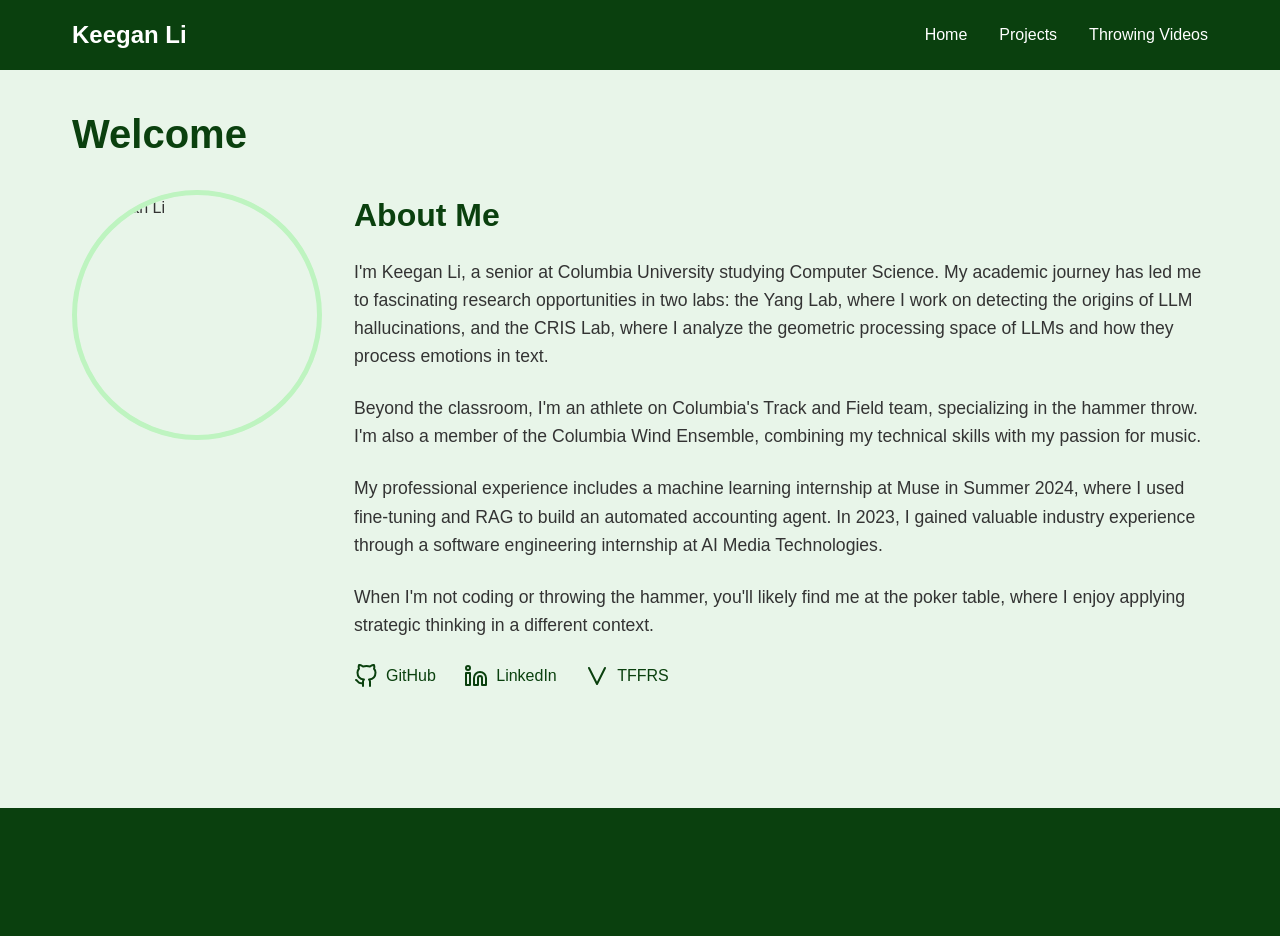
==== index.html @ 34dee55e "first commit" ====
<!DOCTYPE html>
<html lang="en">
<head>
    <meta charset="UTF-8">
    <meta name="viewport" content="width=device-width, initial-scale=1.0">
    <title>Keegan Li - Home</title>
    <link rel="stylesheet" href="css/styles.css">
</head>
<body>
    <!-- Navigation -->
    <nav>
        <div class="navbar">
            <a href="index.html" class="logo">Keegan Li</a>
            <ul class="nav-links">
                <li><a href="index.html">Home</a></li>
                <li><a href="projects.html">Projects</a></li>
                <li><a href="videos.html">Throwing Videos</a></li>
            </ul>
        </div>
    </nav>
    
    <!-- Home Section -->
    <section class="container">
        <h1>Welcome</h1>
        <div class="profile">
            <img src="data/Profile Photo.jpg" alt="Keegan Li" class="profile-img">
            <div class="bio">
                <h2>About Me</h2>
                <p>
                    I'm Keegan Li, a senior at Columbia University studying Computer Science. My academic journey has led me to fascinating research opportunities in two labs: the Yang Lab, where I work on detecting the origins of LLM hallucinations, and the CRIS Lab, where I analyze the geometric processing space of LLMs and how they process emotions in text.
                </p>
                <p>
                    Beyond the classroom, I'm an athlete on Columbia's Track and Field team, specializing in the hammer throw. I'm also a member of the Columbia Wind Ensemble, combining my technical skills with my passion for music.
                </p>
                <p>
                    My professional experience includes a machine learning internship at Muse in Summer 2024, where I used fine-tuning and RAG to build an automated accounting agent. In 2023, I gained valuable industry experience through a software engineering internship at AI Media Technologies.
                </p>
                <p>
                    When I'm not coding or throwing the hammer, you'll likely find me at the poker table, where I enjoy applying strategic thinking in a different context.
                </p>
                <div class="social-links">
                    <a href="https://github.com/Keegan-L" target="_blank">
                        <svg xmlns="http://www.w3.org/2000/svg" width="24" height="24" viewBox="0 0 24 24" fill="none" stroke="currentColor" stroke-width="2" stroke-linecap="round" stroke-linejoin="round">
                            <path d="M9 19c-5 1.5-5-2.5-7-3m14 6v-3.87a3.37 3.37 0 0 0-.94-2.61c3.14-.35 6.44-1.54 6.44-7A5.44 5.44 0 0 0 20 4.77 5.07 5.07 0 0 0 19.91 1S18.73.65 16 2.48a13.38 13.38 0 0 0-7 0C6.27.65 5.09 1 5.09 1A5.07 5.07 0 0 0 5 4.77a5.44 5.44 0 0 0-1.5 3.78c0 5.42 3.3 6.61 6.44 7A3.37 3.37 0 0 0 9 18.13V22"></path>
                        </svg>
                        GitHub
                    </a>
                    <a href="https://www.linkedin.com/in/keegan-li-0666771a3/" target="_blank">
                        <svg xmlns="http://www.w3.org/2000/svg" width="24" height="24" viewBox="0 0 24 24" fill="none" stroke="currentColor" stroke-width="2" stroke-linecap="round" stroke-linejoin="round">
                            <path d="M16 8a6 6 0 0 1 6 6v7h-4v-7a2 2 0 0 0-2-2 2 2 0 0 0-2 2v7h-4v-7a6 6 0 0 1 6-6z"></path>
                            <rect x="2" y="9" width="4" height="12"></rect>
                            <circle cx="4" cy="4" r="2"></circle>
                        </svg>
                        LinkedIn
                    </a>
                    <a href="https://www.tfrrs.org/athletes/7981893/Columbia/Keegan_Li.html" target="_blank">
                        <svg xmlns="http://www.w3.org/2000/svg" width="24" height="24" viewBox="0 0 24 24" fill="none" stroke="currentColor" stroke-width="2" stroke-linecap="round" stroke-linejoin="round">
                            <path d="M20 4l-8 16L4 4"></path>
                        </svg>
                        TFFRS
                    </a>
                </div>
            </div>
        </div>
    </section>
    
    <!-- Footer -->
    <footer>
        <div class="container">
        </div>
    </footer>
</body>
</html>
---- css/styles.css ----
/* Global Styles */
:root {
    --light-green: #e8f5e9; /* Lighter green */
    --medium-green: #bef4c0;
    --dark-green: #0a400e; /* Darker green */
    --text-dark: #333;
    --text-light: #fff;
}

* {
    margin: 0;
    padding: 0;
    box-sizing: border-box;
    font-family: 'Segoe UI', Tahoma, Geneva, Verdana, sans-serif;
}

body {
    background-color: var(--light-green);
    color: var(--text-dark);
    line-height: 1.6;
}

.container {
    max-width: 1200px;
    margin: 0 auto;
    padding: 2rem;
}

/* Navbar Styles */
nav {
    background-color: var(--dark-green);
    padding: 1rem 0;
    position: sticky;
    top: 0;
    z-index: 100;
}

.navbar {
    display: flex;
    justify-content: space-between;
    align-items: center;
    max-width: 1200px;
    margin: 0 auto;
    padding: 0 2rem;
}

.logo {
    font-size: 1.5rem;
    font-weight: bold;
    color: var(--text-light);
    text-decoration: none;
}

.nav-links {
    display: flex;
    list-style: none;
}

.nav-links li {
    margin-left: 2rem;
}

.nav-links a {
    color: var(--text-light);
    text-decoration: none;
    font-weight: 500;
    transition: color 0.3s;
}

.nav-links a:hover {
    color: var(--medium-green);
}

/* Section Styles */
section {
    padding: 3rem 0;
}

h1 {
    font-size: 2.5rem;
    margin-bottom: 1.5rem;
    color: var(--dark-green);
}

h2 {
    font-size: 2rem;
    margin-bottom: 1rem;
    color: var(--dark-green);
}

p {
    margin-bottom: 1.5rem;
    font-size: 1.1rem;
}

/* Home Page Styles */
.profile {
    display: flex;
    align-items: flex-start;
    gap: 2rem;
    margin-bottom: 2rem;
}

.profile-img {
    width: 250px;
    height: 250px;
    border-radius: 50%;
    object-fit: cover;
    border: 5px solid var(--medium-green);
}

.bio {
    flex: 1;
}

.social-links {
    margin-top: 1.5rem;
}

.social-links a {
    display: inline-flex;
    align-items: center;
    margin-right: 1.5rem;
    text-decoration: none;
    color: var(--dark-green);
    font-weight: 500;
}

.social-links a:hover {
    text-decoration: underline;
}

.social-links svg {
    margin-right: 0.5rem;
}

/* Projects Page Styles */
.projects-grid {
    display: grid;
    grid-template-columns: repeat(auto-fill, minmax(300px, 1fr));
    gap: 2rem;
}

.project-card {
    background-color: white;
    border-radius: 10px;
    overflow: hidden;
    box-shadow: 0 4px 8px rgba(0, 0, 0, 0.1);
    transition: transform 0.3s;
}

.project-card:hover {
    transform: translateY(-5px);
}

.project-img {
    width: 100%;
    height: 200px;
    object-fit: cover;
}

.project-content {
    padding: 1.5rem;
}

.project-content h3 {
    font-size: 1.3rem;
    margin-bottom: 0.5rem;
    color: var(--dark-green);
}

/* Videos Page Styles */
.videos-grid {
    display: grid;
    grid-template-columns: repeat(auto-fill, minmax(400px, 1fr));
    gap: 2rem;
}

.video-card {
    background-color: white;
    border-radius: 10px;
    overflow: hidden;
    box-shadow: 0 4px 8px rgba(0, 0, 0, 0.1);
}

.video-container {
    position: relative;
    padding-bottom: 56.25%; /* 16:9 aspect ratio */
    height: 0;
    overflow: hidden;
}

.video-container iframe {
    position: absolute;
    top: 0;
    left: 0;
    width: 100%;
    height: 100%;
    border: none;
}

.video-content {
    padding: 1.5rem;
}

.video-content h3 {
    font-size: 1.3rem;
    margin-bottom: 0.5rem;
    color: var(--dark-green);
}

/* Footer Styles */
footer {
    background-color: var(--dark-green);
    color: var(--text-light);
    text-align: center;
    padding: 2rem 0;
    margin-top: 3rem;
}

/* Responsive Styles */
@media (max-width: 768px) {
    .profile {
        flex-direction: column;
        align-items: center;
        text-align: center;
    }
    
    .navbar {
        flex-direction: column;
        padding: 1rem;
    }
    
    .nav-links {
        margin-top: 1rem;
    }
    
    .nav-links li {
        margin: 0 0.5rem;
    }
}
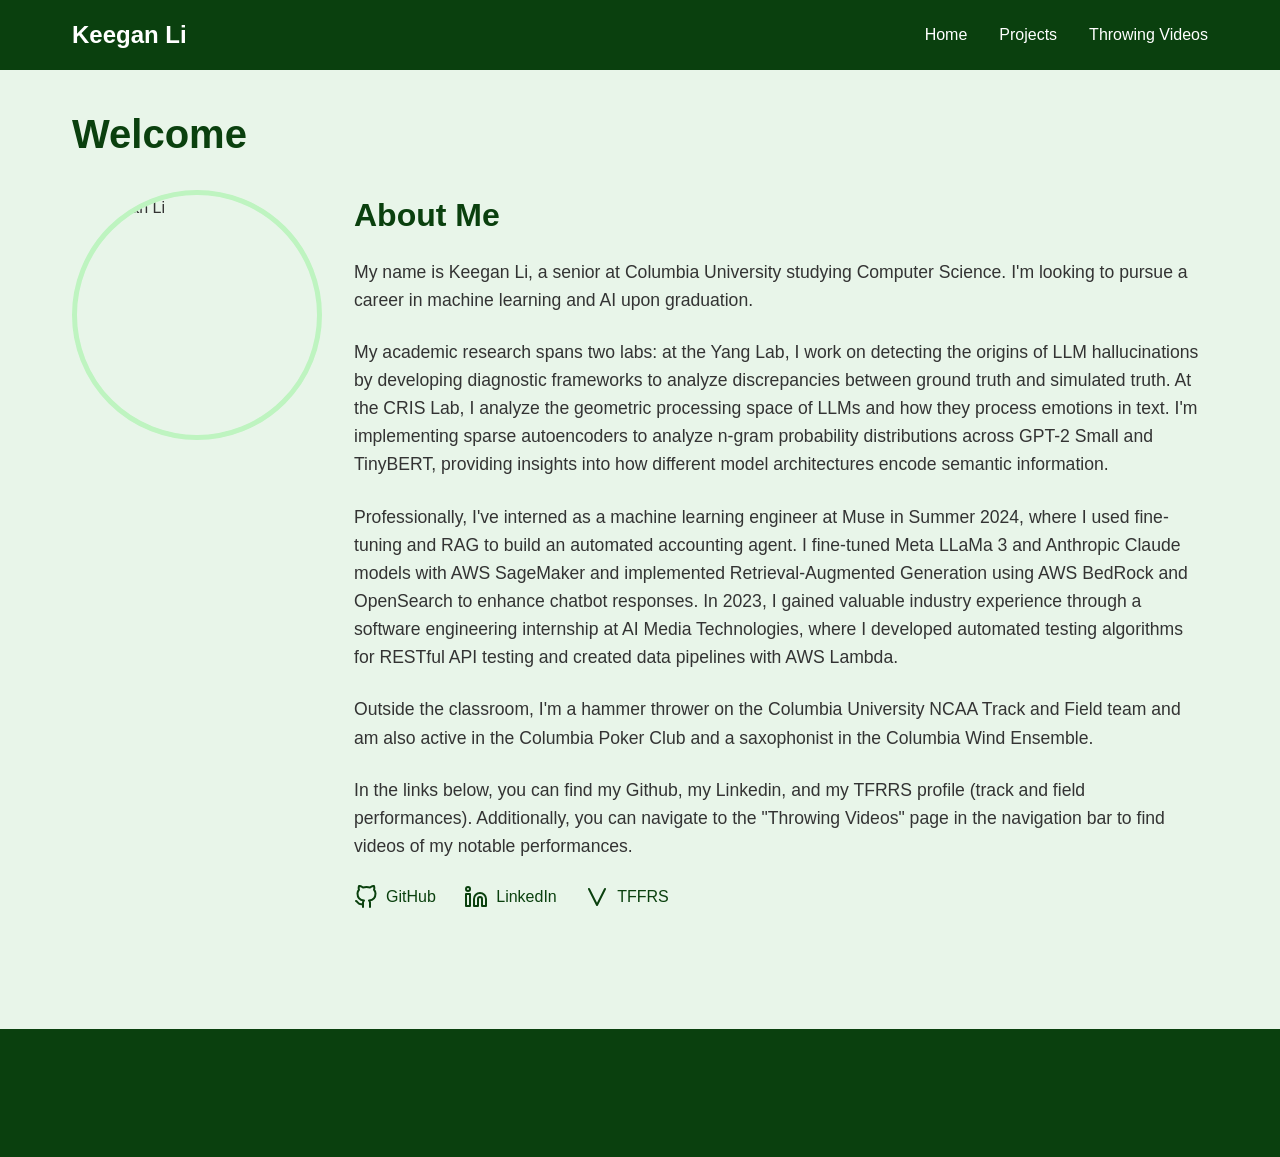
==== commit f114e80b: "with data" ====
--- a/index.html
+++ b/index.html
@@ -27,16 +27,18 @@
             <div class="bio">
                 <h2>About Me</h2>
                 <p>
-                    I'm Keegan Li, a senior at Columbia University studying Computer Science. My academic journey has led me to fascinating research opportunities in two labs: the Yang Lab, where I work on detecting the origins of LLM hallucinations, and the CRIS Lab, where I analyze the geometric processing space of LLMs and how they process emotions in text.
+                    My name is Keegan Li, a senior at Columbia University studying Computer Science. I'm looking to pursue a career in machine learning and AI upon graduation.
                 </p>
                 <p>
-                    Beyond the classroom, I'm an athlete on Columbia's Track and Field team, specializing in the hammer throw. I'm also a member of the Columbia Wind Ensemble, combining my technical skills with my passion for music.
+                    My academic research spans two labs: at the Yang Lab, I work on detecting the origins of LLM hallucinations by developing diagnostic frameworks to analyze discrepancies between ground truth and simulated truth. At the CRIS Lab, I analyze the geometric processing space of LLMs and how they process emotions in text. I'm implementing sparse autoencoders to analyze n-gram probability distributions across GPT-2 Small and TinyBERT, providing insights into how different model architectures encode semantic information.
                 </p>
                 <p>
-                    My professional experience includes a machine learning internship at Muse in Summer 2024, where I used fine-tuning and RAG to build an automated accounting agent. In 2023, I gained valuable industry experience through a software engineering internship at AI Media Technologies.
+                    Professionally, I've interned as a machine learning engineer at Muse in Summer 2024, where I used fine-tuning and RAG to build an automated accounting agent. I fine-tuned Meta LLaMa 3 and Anthropic Claude models with AWS SageMaker and implemented Retrieval-Augmented Generation using AWS BedRock and OpenSearch to enhance chatbot responses. In 2023, I gained valuable industry experience through a software engineering internship at AI Media Technologies, where I developed automated testing algorithms for RESTful API testing and created data pipelines with AWS Lambda.
+                <p>
+                    Outside the classroom, I'm a hammer thrower on the Columbia University NCAA Track and Field team and am also active in the Columbia Poker Club and a saxophonist in the Columbia Wind Ensemble.
                 </p>
                 <p>
-                    When I'm not coding or throwing the hammer, you'll likely find me at the poker table, where I enjoy applying strategic thinking in a different context.
+                    In the links below, you can find my Github, my Linkedin, and my TFRRS profile (track and field performances). Additionally, you can navigate to the "Throwing Videos" page in the navigation bar to find videos of my notable performances.
                 </p>
                 <div class="social-links">
                     <a href="https://github.com/Keegan-L" target="_blank">
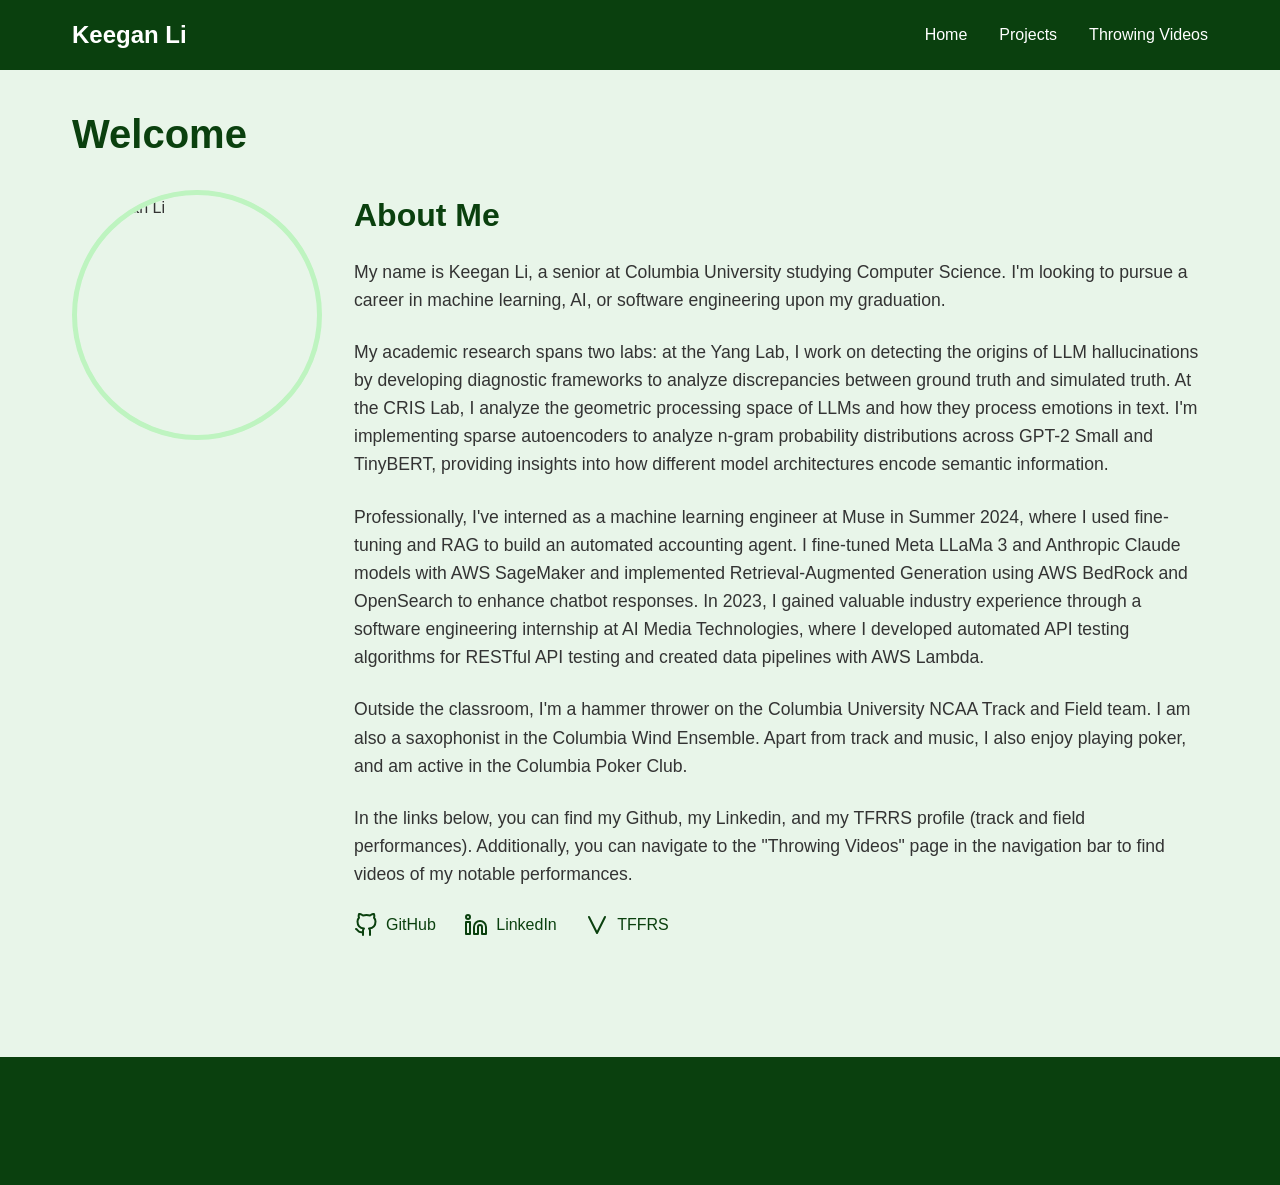
==== commit cb30b57d: "massive changes" ====
--- a/index.html
+++ b/index.html
@@ -27,15 +27,15 @@
             <div class="bio">
                 <h2>About Me</h2>
                 <p>
-                    My name is Keegan Li, a senior at Columbia University studying Computer Science. I'm looking to pursue a career in machine learning and AI upon graduation.
+                    My name is Keegan Li, a senior at Columbia University studying Computer Science. I'm looking to pursue a career in machine learning, AI, or software engineering upon my graduation.
                 </p>
                 <p>
                     My academic research spans two labs: at the Yang Lab, I work on detecting the origins of LLM hallucinations by developing diagnostic frameworks to analyze discrepancies between ground truth and simulated truth. At the CRIS Lab, I analyze the geometric processing space of LLMs and how they process emotions in text. I'm implementing sparse autoencoders to analyze n-gram probability distributions across GPT-2 Small and TinyBERT, providing insights into how different model architectures encode semantic information.
                 </p>
                 <p>
-                    Professionally, I've interned as a machine learning engineer at Muse in Summer 2024, where I used fine-tuning and RAG to build an automated accounting agent. I fine-tuned Meta LLaMa 3 and Anthropic Claude models with AWS SageMaker and implemented Retrieval-Augmented Generation using AWS BedRock and OpenSearch to enhance chatbot responses. In 2023, I gained valuable industry experience through a software engineering internship at AI Media Technologies, where I developed automated testing algorithms for RESTful API testing and created data pipelines with AWS Lambda.
+                    Professionally, I've interned as a machine learning engineer at Muse in Summer 2024, where I used fine-tuning and RAG to build an automated accounting agent. I fine-tuned Meta LLaMa 3 and Anthropic Claude models with AWS SageMaker and implemented Retrieval-Augmented Generation using AWS BedRock and OpenSearch to enhance chatbot responses. In 2023, I gained valuable industry experience through a software engineering internship at AI Media Technologies, where I developed automated API testing algorithms for RESTful API testing and created data pipelines with AWS Lambda.
                 <p>
-                    Outside the classroom, I'm a hammer thrower on the Columbia University NCAA Track and Field team and am also active in the Columbia Poker Club and a saxophonist in the Columbia Wind Ensemble.
+                    Outside the classroom, I'm a hammer thrower on the Columbia University NCAA Track and Field team. I am also a saxophonist in the Columbia Wind Ensemble. Apart from track and music, I also enjoy playing poker, and am active in the Columbia Poker Club.
                 </p>
                 <p>
                     In the links below, you can find my Github, my Linkedin, and my TFRRS profile (track and field performances). Additionally, you can navigate to the "Throwing Videos" page in the navigation bar to find videos of my notable performances.
--- a/css/styles.css
+++ b/css/styles.css
@@ -238,4 +238,167 @@
     .nav-links li {
         margin: 0 0.5rem;
     }
+}
+/* TV Card Styles */
+.tv-card {
+    cursor: pointer;
+    position: relative;
+    overflow: hidden;
+}
+
+.tv-card::after {
+    content: 'Click to expand';
+    position: absolute;
+    bottom: 15px;
+    right: 15px;
+    background: var(--dark-green);
+    color: white;
+    padding: 5px 10px;
+    border-radius: 4px;
+    font-size: 0.8rem;
+    opacity: 0;
+    transition: opacity 0.3s;
+}
+
+.tv-card:hover::after {
+    opacity: 1;
+}
+
+/* TV Modal Styles */
+.tv-modal {
+    display: none;
+    position: fixed;
+    top: 0;
+    left: 0;
+    width: 100%;
+    height: 100%;
+    background-color: rgba(0, 0, 0, 0.8);
+    z-index: 1000;
+    align-items: center;
+    justify-content: center;
+}
+
+.tv-modal-content {
+    width: 90%;
+    max-width: 1200px;
+    position: relative;
+}
+
+.tv-screen {
+    background-color: white;
+    overflow: hidden;
+    position: relative;
+    height: 85vh;
+    width: 100%;
+    border-radius: 20px;
+}
+
+.tv-inner {
+    padding: 40px;
+    position: relative;
+    overflow: auto;
+    height: 100%;
+    border-radius: 18px;
+}
+
+.close-tv {
+    position: absolute;
+    top: 15px;
+    right: 20px;
+    font-size: 30px;
+    color: var(--dark-green);
+    cursor: pointer;
+    z-index: 1001;
+}
+
+.close-tv:hover {
+    color: #900;
+}
+
+.modal-img {
+    width: 100%;
+    border-radius: 12px;
+    margin-bottom: 25px;
+    box-shadow: 0 6px 12px rgba(0, 0, 0, 0.1);
+}
+
+.tv-content {
+    margin-top: 25px;
+}
+
+.modal-layout {
+    max-width: 1100px;
+    margin: 0 auto;
+}
+
+.tv-content h3 {
+    margin: 30px 0 15px;
+    color: var(--dark-green);
+    font-size: 1.4rem;
+}
+
+.tv-content h4 {
+    color: var(--dark-green);
+    margin: 25px 0 10px;
+    font-size: 1.2rem;
+}
+
+.tv-content ul {
+    margin-left: 20px;
+    margin-bottom: 20px;
+}
+
+.tv-content li {
+    margin-bottom: 8px;
+}
+
+/* TV Screen Turn On/Off Animations */
+.tv-turn-on {
+    animation: tvTurnOn 0.7s ease-out forwards;
+    clip-path: inset(50% 0 50% 0);
+}
+
+.tv-turn-off {
+    animation: tvTurnOff 0.5s ease-in forwards;
+}
+
+@keyframes tvTurnOn {
+    0% {
+        clip-path: inset(50% 0 50% 0);
+    }
+    100% {
+        clip-path: inset(0 0 0 0);
+    }
+}
+
+@keyframes tvTurnOff {
+    0% {
+        clip-path: inset(0 0 0 0);
+    }
+    100% {
+        clip-path: inset(50% 0 50% 0);
+    }
+}
+
+/* TV static effect on open and close */
+.tv-turn-on::before, .tv-turn-off::before {
+    content: '';
+    position: absolute;
+    top: 0;
+    left: 0;
+    width: 100%;
+    height: 100%;
+    background: linear-gradient(transparent, rgba(255, 255, 255, 0.2), transparent);
+    pointer-events: none;
+    z-index: 2;
+    animation: staticEffect 0.3s linear;
+}
+
+@keyframes staticEffect {
+    0%, 100% {
+        opacity: 0;
+    }
+    50% {
+        opacity: 1;
+    }
 }
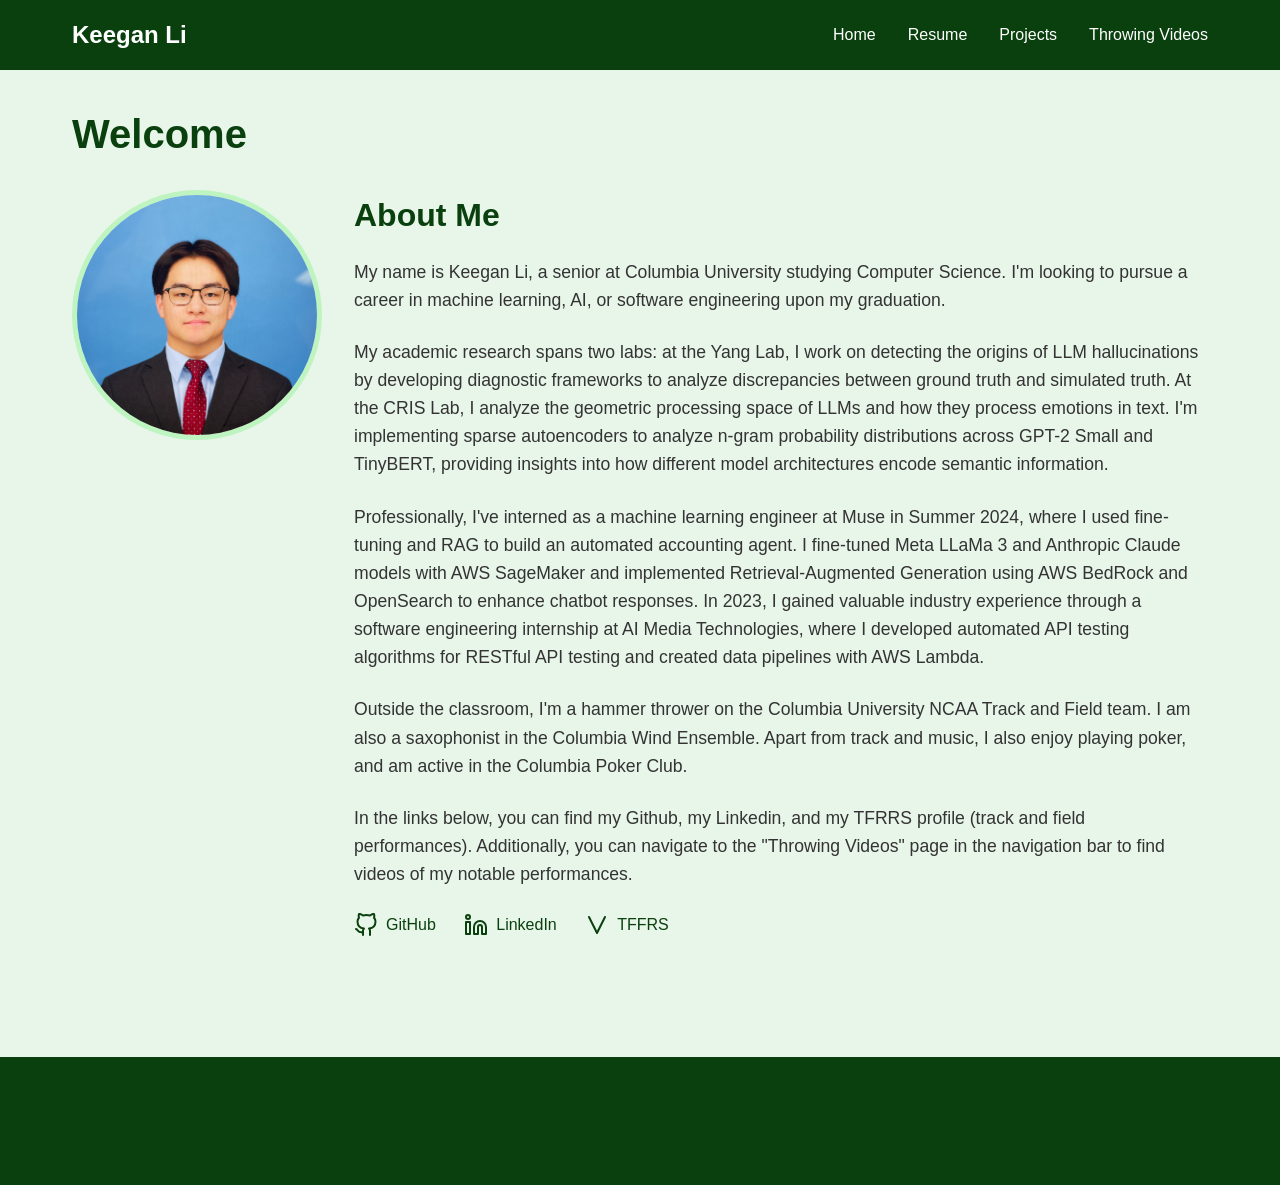
==== commit d49036d5: "final push of the day" ====
--- a/index.html
+++ b/index.html
@@ -13,6 +13,7 @@
             <a href="index.html" class="logo">Keegan Li</a>
             <ul class="nav-links">
                 <li><a href="index.html">Home</a></li>
+                <li><a href="resume.html">Resume</a></li>
                 <li><a href="projects.html">Projects</a></li>
                 <li><a href="videos.html">Throwing Videos</a></li>
             </ul>
@@ -23,7 +24,7 @@
     <section class="container">
         <h1>Welcome</h1>
         <div class="profile">
-            <img src="data/Profile Photo.jpg" alt="Keegan Li" class="profile-img">
+            <img src="data/Profile Photo.png" alt="Keegan Li" class="profile-img">
             <div class="bio">
                 <h2>About Me</h2>
                 <p>
--- a/css/styles.css
+++ b/css/styles.css
@@ -132,6 +132,21 @@
 
 .social-links svg {
     margin-right: 0.5rem;
+}
+
+/* Resume Page Styles */
+.resume-container {
+    background-color: white;
+    border-radius: 10px;
+    box-shadow: 0 4px 8px rgba(0, 0, 0, 0.1);
+    padding: 20px;
+    margin-bottom: 2rem;
+}
+
+.resume-pdf {
+    width: 100%;
+    height: 800px;
+    border: none;
 }
 
 /* Projects Page Styles */
